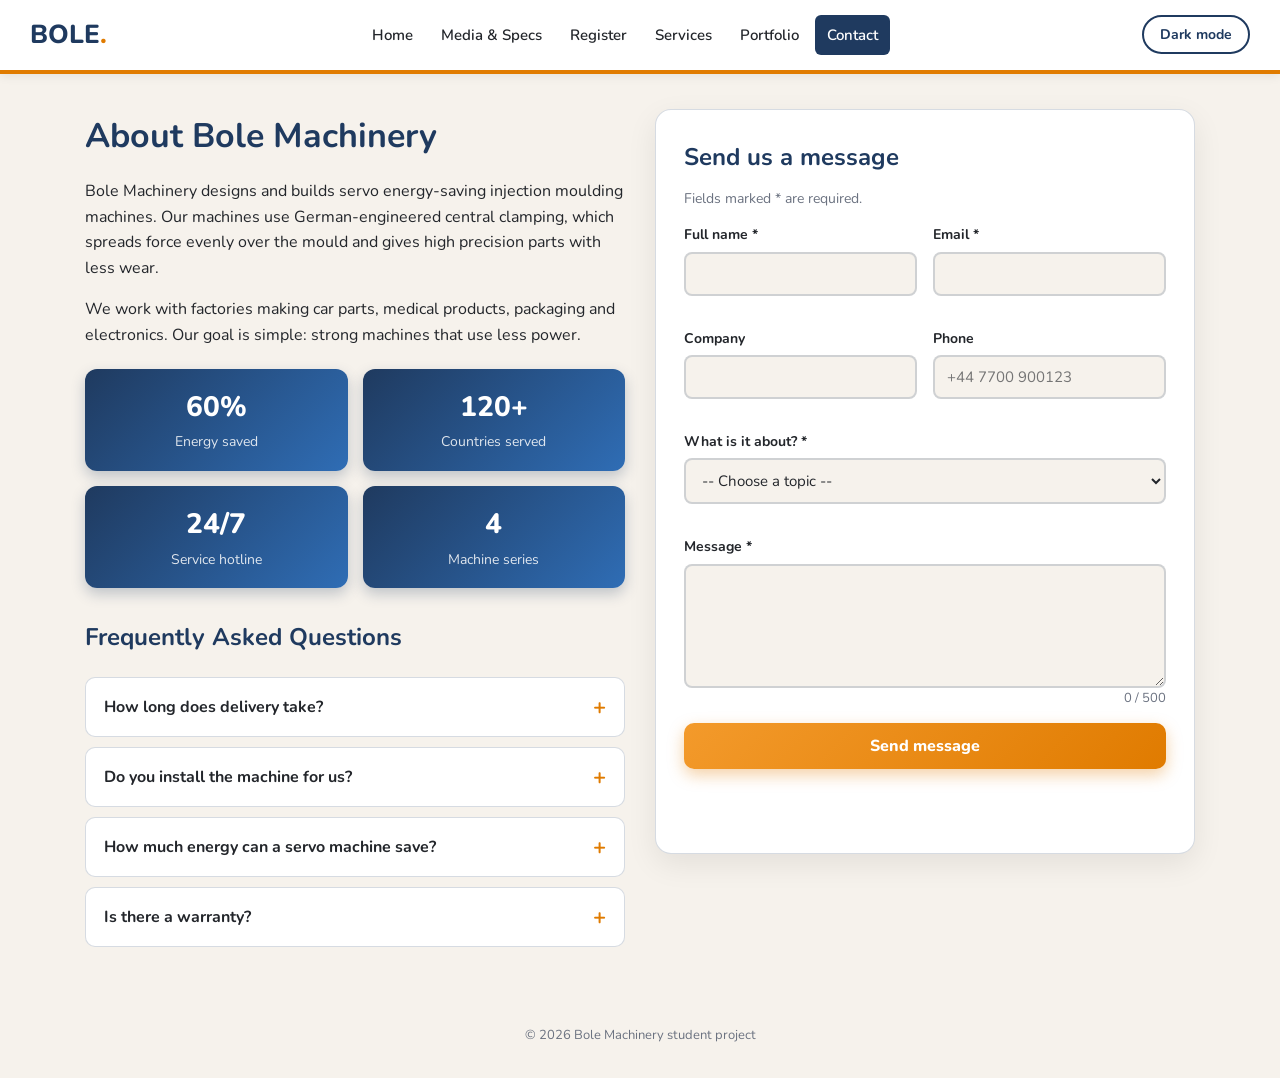
==== contact.html @ a46fdbf0 "Create contact page with about section, stats grid, contact form and FAQ using hybrid grid and flexb" ====
<!DOCTYPE html>
<html lang="en">
<head>
    <meta charset="UTF-8">
    <meta name="viewport" content="width=device-width, initial-scale=1.0">
    <title>Bole Machinery - Contact &amp; About</title>
    <link rel="preconnect" href="https://fonts.googleapis.com">
    <link rel="preconnect" href="https://fonts.gstatic.com" crossorigin>
    <link href="https://fonts.googleapis.com/css2?family=Nunito:wght@400;600;800&display=swap" rel="stylesheet">
    <link rel="stylesheet" href="contact.css">
</head>
<body>
    <header class="topbar">
        <a href="index.html" class="logo">BOLE<span>.</span></a>
        <nav>
            <a href="index.html">Home</a>
            <a href="media.html">Media &amp; Specs</a>
            <a href="register.html">Register</a>
            <a href="services.html">Services</a>
            <a href="portfolio.html">Portfolio</a>
            <a href="contact.html" class="active">Contact</a>
        </nav>
        <button type="button" id="theme-toggle" class="theme-toggle" aria-pressed="false">Dark mode</button>
    </header>

    <main class="page">
        <!-- About section -->
        <section class="about" id="about">
            <div class="about-text">
                <h1>About Bole Machinery</h1>
                <p>
                    Bole Machinery designs and builds servo energy-saving injection moulding machines.
                    Our machines use German-engineered central clamping, which spreads force evenly over
                    the mould and gives high precision parts with less wear.
                </p>
                <p>
                    We work with factories making car parts, medical products, packaging and
                    electronics. Our goal is simple: strong machines that use less power.
                </p>
            </div>

            <div class="stats">
                <div class="stat">
                    <strong>60%</strong>
                    <span>Energy saved</span>
                </div>
                <div class="stat">
                    <strong>120+</strong>
                    <span>Countries served</span>
                </div>
                <div class="stat">
                    <strong>24/7</strong>
                    <span>Service hotline</span>
                </div>
                <div class="stat">
                    <strong>4</strong>
                    <span>Machine series</span>
                </div>
            </div>
        </section>

        <!-- Contact form -->
        <section class="contact-card" id="contact">
            <h2>Send us a message</h2>
            <p class="hint">Fields marked * are required.</p>

            <form id="contact-form" novalidate>
                <div class="form-row">
                    <div class="field">
                        <label for="name">Full name *</label>
                        <input type="text" id="name" name="name" required minlength="3">
                        <small class="error" id="name-error"></small>
                    </div>
                    <div class="field">
                        <label for="email">Email *</label>
                        <input type="email" id="email" name="email" required>
                        <small class="error" id="email-error"></small>
                    </div>
                </div>

                <div class="form-row">
                    <div class="field">
                        <label for="company">Company</label>
                        <input type="text" id="company" name="company">
                    </div>
                    <div class="field">
                        <label for="phone">Phone</label>
                        <input type="tel" id="phone" name="phone" placeholder="+44 7700 900123">
                        <small class="error" id="phone-error"></small>
                    </div>
                </div>

                <div class="field">
                    <label for="topic">What is it about? *</label>
                    <select id="topic" name="topic" required>
                        <option value="">-- Choose a topic --</option>
                        <option value="quote">Machine quote</option>
                        <option value="service">Service or maintenance</option>
                        <option value="parts">Spare parts</option>
                        <option value="other">Something else</option>
                    </select>
                    <small class="error" id="topic-error"></small>
                </div>

                <div class="field">
                    <label for="message">Message *</label>
                    <textarea id="message" name="message" rows="5" required minlength="20" maxlength="500"></textarea>
                    <div class="message-info">
                        <small class="error" id="message-error"></small>
                        <small id="char-count">0 / 500</small>
                    </div>
                </div>

                <button type="submit" class="send-btn">Send message</button>
                <p id="form-status" class="form-status" role="status"></p>
            </form>
        </section>

        <!-- FAQ accordion -->
        <section class="faq" id="faq">
            <h2>Frequently Asked Questions</h2>

            <div class="faq-item">
                <button type="button" class="faq-question" aria-expanded="false">How long does delivery take?</button>
                <div class="faq-answer" hidden>
                    <p>Standard machines usually ship in 4 to 6 weeks. Larger custom machines can take up to 10 weeks.</p>
                </div>
            </div>

            <div class="faq-item">
                <button type="button" class="faq-question" aria-expanded="false">Do you install the machine for us?</button>
                <div class="faq-answer" hidden>
                    <p>Yes. Our engineers deliver, level and connect the machine and do a test run with your mould.</p>
                </div>
            </div>

            <div class="faq-item">
                <button type="button" class="faq-question" aria-expanded="false">How much energy can a servo machine save?</button>
                <div class="faq-answer" hidden>
                    <p>Compared to a normal hydraulic machine, our servo drive can cut electricity use by up to 60%.</p>
                </div>
            </div>

            <div class="faq-item">
                <button type="button" class="faq-question" aria-expanded="false">Is there a warranty?</button>
                <div class="faq-answer" hidden>
                    <p>Every new machine comes with a 2 year warranty on the main parts, and you can extend it with a maintenance plan.</p>
                </div>
            </div>
        </section>
    </main>

    <footer>
        <p>&copy; 2026 Bole Machinery student project</p>
    </footer>

    <script src="contact.js"></script>
</body>
</html>
---- contact.css ----
/* ===== Contact & About page styles ===== */

/* colours stored as variables so the JS theme toggle can swap them */
:root {
    --bg: #f6f2ec;
    --surface: #ffffff;
    --text: #23262b;
    --muted: #6b7280;
    --primary: #1f3a5f;
    --accent: #e07b00;
    --border: rgba(31, 58, 95, 0.18);
    --error: #c62828;
    --success: #2e7d32;
}

body.dark {
    --bg: #12161d;
    --surface: #1d232d;
    --text: #e9edf3;
    --muted: #9aa5b5;
    --primary: #8db8ec;
    --accent: #ffa53d;
    --border: rgba(255, 255, 255, 0.14);
    --error: #ff7b72;
    --success: #6fd38a;
}

* {
    box-sizing: border-box;
}

body {
    font-family: "Nunito", Arial, sans-serif;
    margin: 0;
    background-color: var(--bg);
    color: var(--text);
    line-height: 1.6;
    transition: background-color 0.3s ease, color 0.3s ease;
}

/* ===== Top bar (flexbox) ===== */
.topbar {
    display: flex;
    align-items: center;
    justify-content: space-between;
    flex-wrap: wrap;
    gap: 12px;
    padding: 14px 30px;
    background-color: var(--surface);
    border-bottom: 4px solid var(--accent);
    box-shadow: 0 2px 10px rgba(0, 0, 0, 0.08);
}

.logo {
    font-size: 26px;
    font-weight: 800;
    color: var(--primary);
    text-decoration: none;
}

.logo span {
    color: var(--accent);
}

/* nav restyled as square tabs for this page */
.topbar nav {
    display: flex;
    flex-wrap: wrap;
    gap: 4px;
}

.topbar nav a {
    color: var(--text);
    text-decoration: none;
    font-weight: 600;
    font-size: 15px;
    padding: 8px 12px;
    border-radius: 6px;
    transition: background-color 0.3s ease;
}

.topbar nav a:hover {
    background-color: rgba(224, 123, 0, 0.12);
}

.topbar nav a.active {
    background-color: var(--primary);
    color: var(--surface);
}

.theme-toggle {
    font-family: inherit;
    font-weight: 700;
    font-size: 14px;
    cursor: pointer;
    padding: 8px 16px;
    border-radius: 20px;
    border: 2px solid var(--primary);
    background-color: transparent;
    color: var(--primary);
}

.theme-toggle:hover {
    background-color: var(--primary);
    color: var(--surface);
}

/* ===== Page layout (grid) ===== */
.page {
    max-width: 1150px;
    margin: 0 auto;
    padding: 35px 20px;
    display: grid;
    grid-template-columns: 1fr 1fr;
    grid-template-areas:
        "about   contact"
        "faq     contact";
    gap: 30px;
    align-items: start;
}

.about {
    grid-area: about;
}

.contact-card {
    grid-area: contact;
}

.faq {
    grid-area: faq;
}

h1 {
    font-size: 34px;
    color: var(--primary);
    margin: 0 0 10px;
}

h2 {
    color: var(--primary);
    margin-top: 0;
}

/* stats use a small grid inside the about section */
.stats {
    display: grid;
    grid-template-columns: repeat(2, 1fr);
    gap: 15px;
    margin-top: 20px;
}

.stat {
    background: linear-gradient(135deg, var(--primary), #2f6db5);
    color: #ffffff;
    border-radius: 12px;
    padding: 16px;
    text-align: center;
    box-shadow: 0 6px 14px rgba(31, 58, 95, 0.25);
}

.stat strong {
    display: block;
    font-size: 28px;
    font-weight: 800;
}

.stat span {
    font-size: 14px;
    opacity: 0.85;
}

/* ===== Contact form card ===== */
.contact-card {
    background-color: var(--surface);
    border: 1px solid var(--border);
    border-radius: 16px;
    padding: 28px;
    box-shadow: 0 10px 30px rgba(0, 0, 0, 0.08);
}

.hint {
    color: var(--muted);
    font-size: 14px;
    margin-top: -8px;
}

/* two fields side by side using flexbox */
.form-row {
    display: flex;
    gap: 16px;
}

.form-row .field {
    flex: 1;
}

.field {
    display: flex;
    flex-direction: column;
    margin-bottom: 14px;
}

.field label {
    font-weight: 700;
    font-size: 14px;
    margin-bottom: 5px;
}

.field input,
.field select,
.field textarea {
    font-family: inherit;
    font-size: 15px;
    padding: 10px 12px;
    border: 2px solid var(--border);
    border-radius: 8px;
    background-color: var(--bg);
    color: var(--text);
    transition: border-color 0.3s ease, box-shadow 0.3s ease;
}

.field input:focus,
.field select:focus,
.field textarea:focus {
    outline: none;
    border-color: var(--accent);
    box-shadow: 0 0 0 4px rgba(224, 123, 0, 0.18);
}

/* classes added by contact.js */
.field .invalid {
    border-color: var(--error);
}

.field .valid {
    border-color: var(--success);
}

.error {
    color: var(--error);
    font-size: 13px;
    min-height: 18px;
}

.message-info {
    display: flex;
    justify-content: space-between;
}

#char-count {
    color: var(--muted);
    font-size: 13px;
}

.send-btn {
    width: 100%;
    font-family: inherit;
    font-size: 16px;
    font-weight: 800;
    color: #ffffff;
    padding: 12px;
    border: none;
    border-radius: 10px;
    cursor: pointer;
    background: linear-gradient(135deg, #f39a2b, #e07b00);
    box-shadow: 0 6px 16px rgba(224, 123, 0, 0.35);
    transition: transform 0.3s ease, box-shadow 0.3s ease;
}

.send-btn:hover {
    transform: translateY(-2px);
    box-shadow: 0 10px 20px rgba(224, 123, 0, 0.45);
}

.form-status {
    font-weight: 700;
    text-align: center;
    min-height: 24px;
}

.form-status.success {
    color: var(--success);
}

.form-status.fail {
    color: var(--error);
}

/* ===== FAQ accordion ===== */
.faq-item {
    border: 1px solid var(--border);
    border-radius: 10px;
    margin-bottom: 10px;
    background-color: var(--surface);
    overflow: hidden;
}

.faq-question {
    width: 100%;
    display: flex;
    justify-content: space-between;
    align-items: center;
    gap: 10px;
    text-align: left;
    font-family: inherit;
    font-size: 16px;
    font-weight: 700;
    color: var(--text);
    background: none;
    border: none;
    padding: 14px 18px;
    cursor: pointer;
}

.faq-question::after {
    content: "+";
    font-size: 22px;
    color: var(--accent);
    transition: transform 0.3s ease;
}

.faq-question[aria-expanded="true"]::after {
    transform: rotate(45deg);
}

.faq-answer {
    padding: 0 18px 4px;
    color: var(--muted);
}

.faq-answer p {
    margin-top: 0;
}

footer {
    text-align: center;
    color: var(--muted);
    font-size: 13px;
    padding: 20px;
}
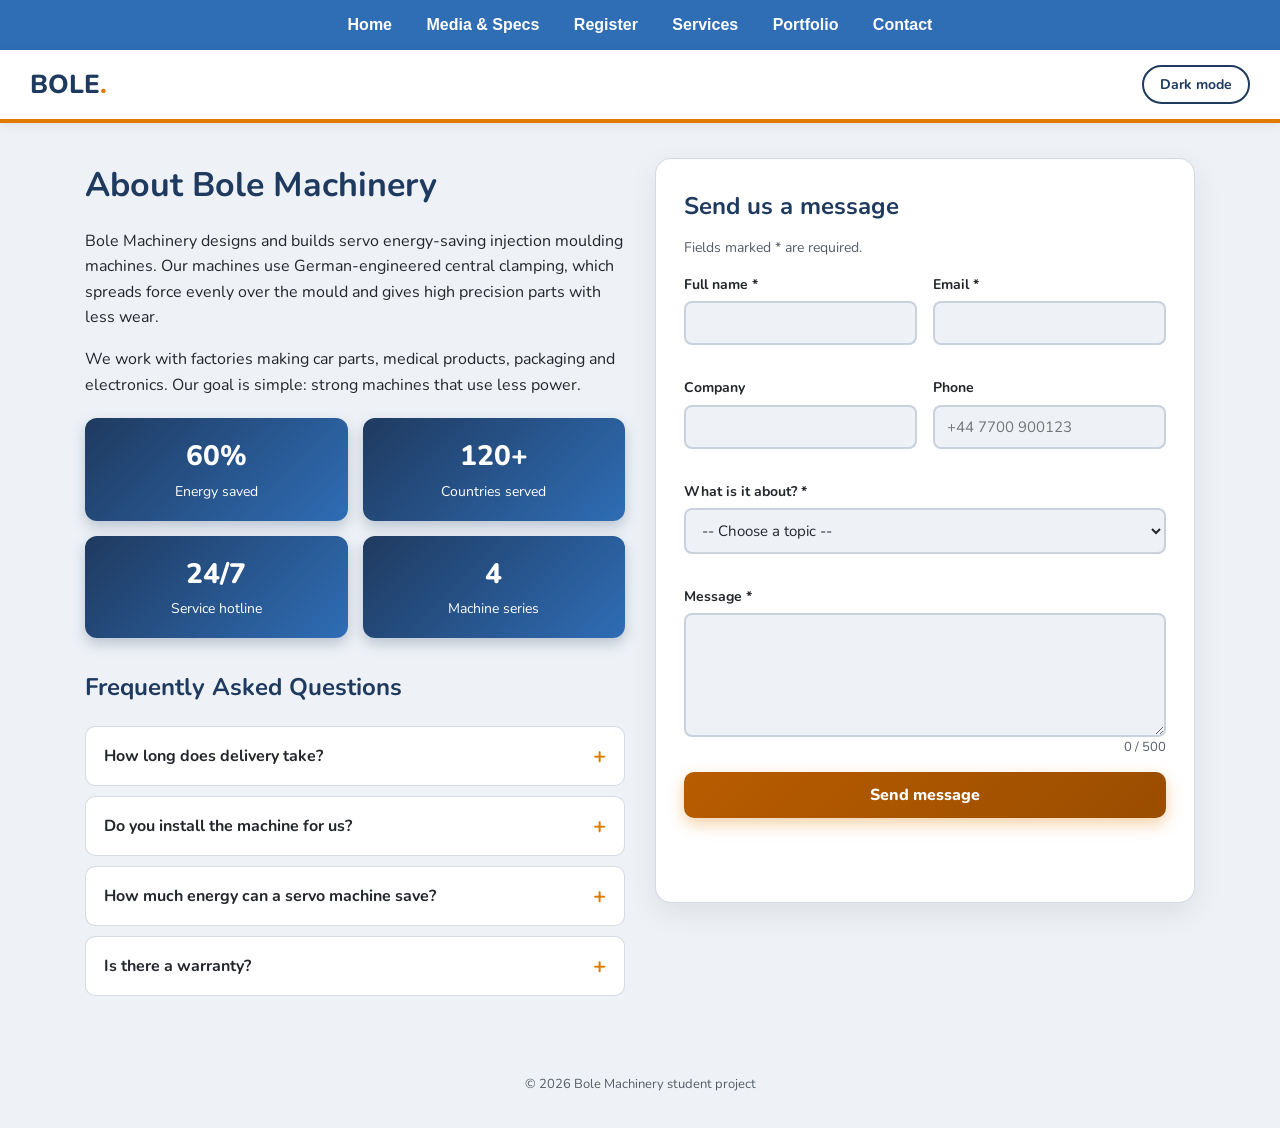
==== commit 8aedcd42: "Use the same top navbar on Services, Portfolio and Contact as the Part 1 pages" ====
--- a/contact.html
+++ b/contact.html
@@ -10,16 +10,17 @@
     <link rel="stylesheet" href="contact.css">
 </head>
 <body>
+    <nav>
+        <a href="index.html">Home</a>
+        <a href="media.html">Media &amp; Specs</a>
+        <a href="register.html">Register</a>
+        <a href="services.html">Services</a>
+        <a href="portfolio.html">Portfolio</a>
+        <a href="contact.html">Contact</a>
+    </nav>
+
     <header class="topbar">
         <a href="index.html" class="logo">BOLE<span>.</span></a>
-        <nav>
-            <a href="index.html">Home</a>
-            <a href="media.html">Media &amp; Specs</a>
-            <a href="register.html">Register</a>
-            <a href="services.html">Services</a>
-            <a href="portfolio.html">Portfolio</a>
-            <a href="contact.html" class="active">Contact</a>
-        </nav>
         <button type="button" id="theme-toggle" class="theme-toggle" aria-pressed="false">Dark mode</button>
     </header>
 
--- a/contact.css
+++ b/contact.css
@@ -2,10 +2,10 @@
 
 /* colours stored as variables so the JS theme toggle can swap them */
 :root {
-    --bg: #f6f2ec;
+    --bg: #eef2f7;
     --surface: #ffffff;
     --text: #23262b;
-    --muted: #6b7280;
+    --muted: #555c68;
     --primary: #1f3a5f;
     --accent: #e07b00;
     --border: rgba(31, 58, 95, 0.18);
@@ -62,30 +62,21 @@
     color: var(--accent);
 }
 
-/* nav restyled as square tabs for this page */
-.topbar nav {
-    display: flex;
-    flex-wrap: wrap;
-    gap: 4px;
-}
-
-.topbar nav a {
-    color: var(--text);
+/* top navbar: same as the Part 1 pages */
+nav {
+    background-color: #2f6db5;
+    text-align: center;
+    padding: 12px;
+    font-family: Arial, Helvetica, sans-serif;
+    font-size: 16px;
+    line-height: 1.6;
+}
+
+nav a {
+    color: #ffffff;
     text-decoration: none;
-    font-weight: 600;
-    font-size: 15px;
-    padding: 8px 12px;
-    border-radius: 6px;
-    transition: background-color 0.3s ease;
-}
-
-.topbar nav a:hover {
-    background-color: rgba(224, 123, 0, 0.12);
-}
-
-.topbar nav a.active {
-    background-color: var(--primary);
-    color: var(--surface);
+    font-weight: bold;
+    margin: 0 15px;
 }
 
 .theme-toggle {
@@ -167,7 +158,6 @@
 
 .stat span {
     font-size: 14px;
-    opacity: 0.85;
 }
 
 /* ===== Contact form card ===== */
@@ -263,7 +253,7 @@
     border: none;
     border-radius: 10px;
     cursor: pointer;
-    background: linear-gradient(135deg, #f39a2b, #e07b00);
+    background: linear-gradient(135deg, #b85c00, #9a4d00);
     box-shadow: 0 6px 16px rgba(224, 123, 0, 0.35);
     transition: transform 0.3s ease, box-shadow 0.3s ease;
 }
@@ -339,3 +329,49 @@
     font-size: 13px;
     padding: 20px;
 }
+
+/* ===== Media queries ===== */
+
+/* tablet: stack everything in one column */
+@media (max-width: 900px) {
+    .page {
+        grid-template-columns: 1fr;
+        grid-template-areas:
+            "about"
+            "contact"
+            "faq";
+    }
+
+    .stats {
+        grid-template-columns: repeat(4, 1fr);
+    }
+}
+
+/* mobile */
+@media (max-width: 600px) {
+    .topbar {
+        flex-direction: column;
+        padding: 14px 16px;
+    }
+
+    .page {
+        padding: 25px 16px;
+    }
+
+    h1 {
+        font-size: 28px;
+    }
+
+    .stats {
+        grid-template-columns: repeat(2, 1fr);
+    }
+
+    .form-row {
+        flex-direction: column;
+        gap: 0;
+    }
+
+    .contact-card {
+        padding: 20px;
+    }
+}
